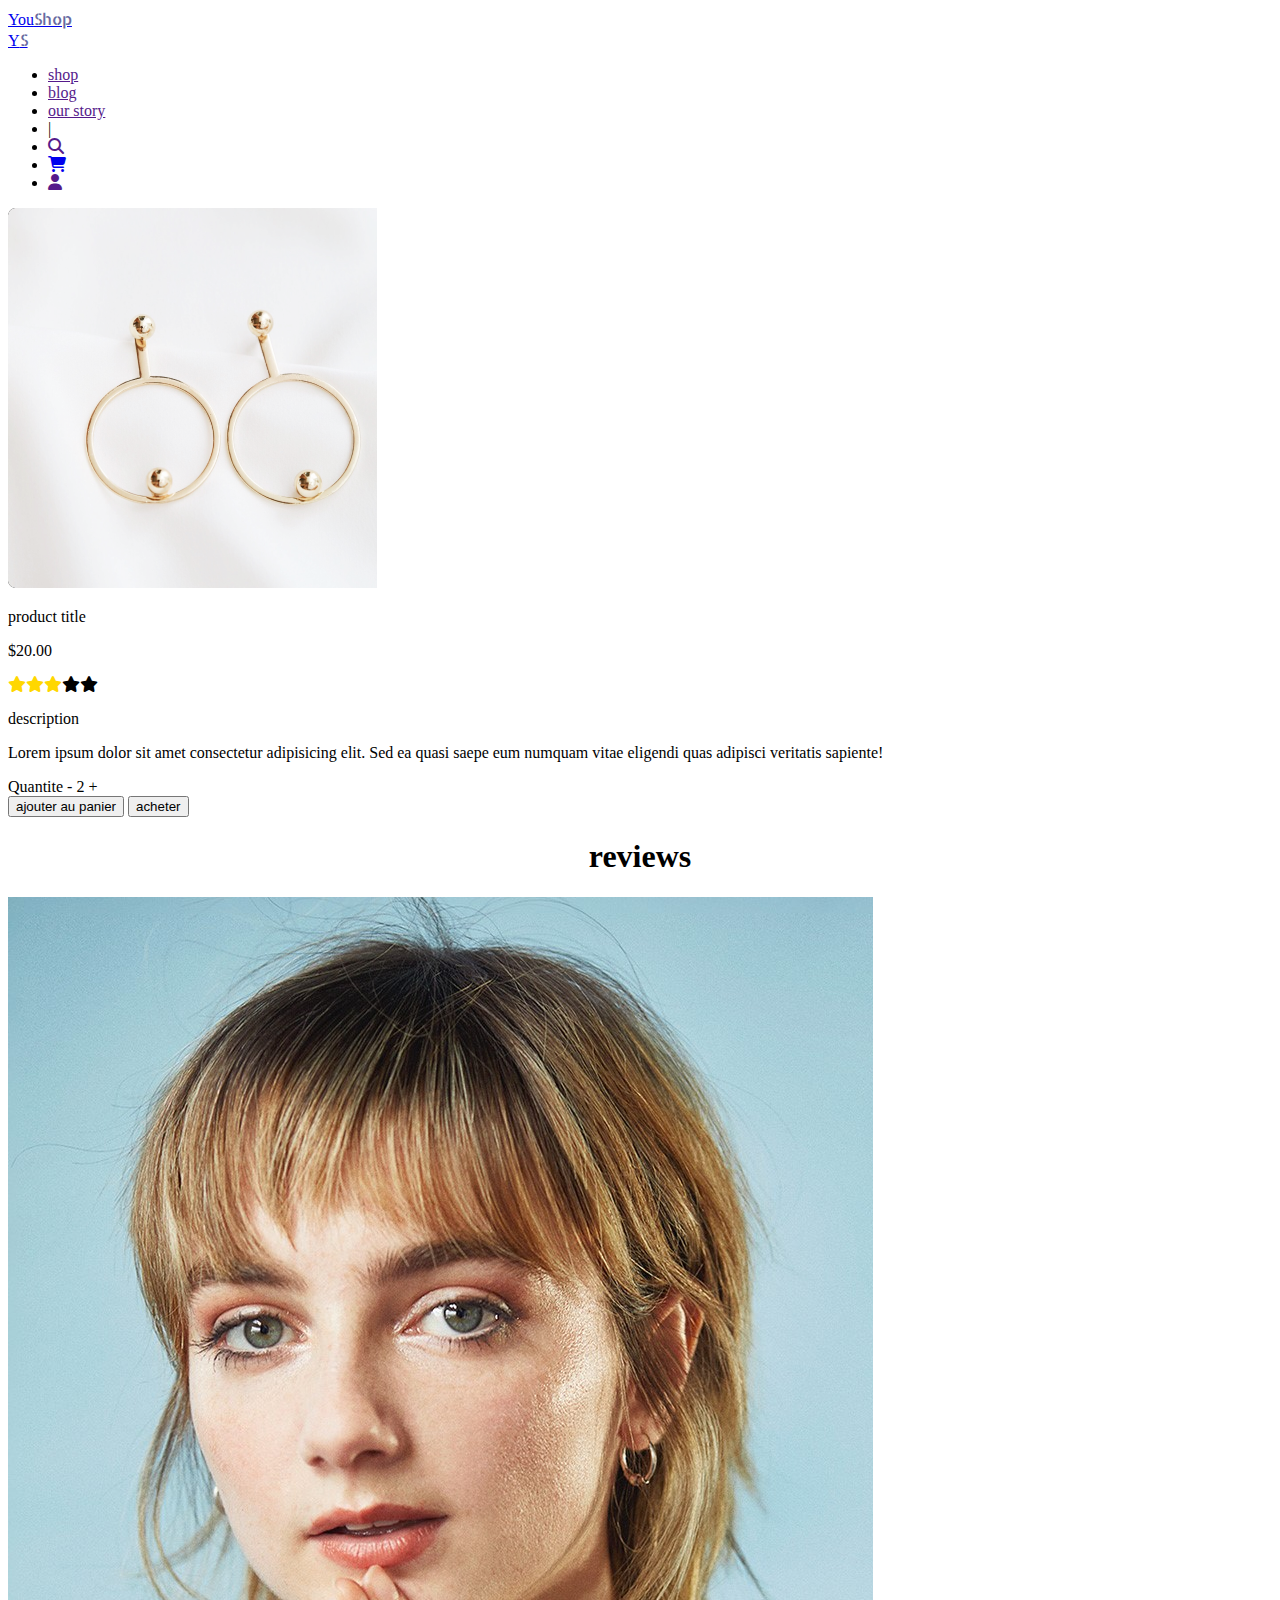
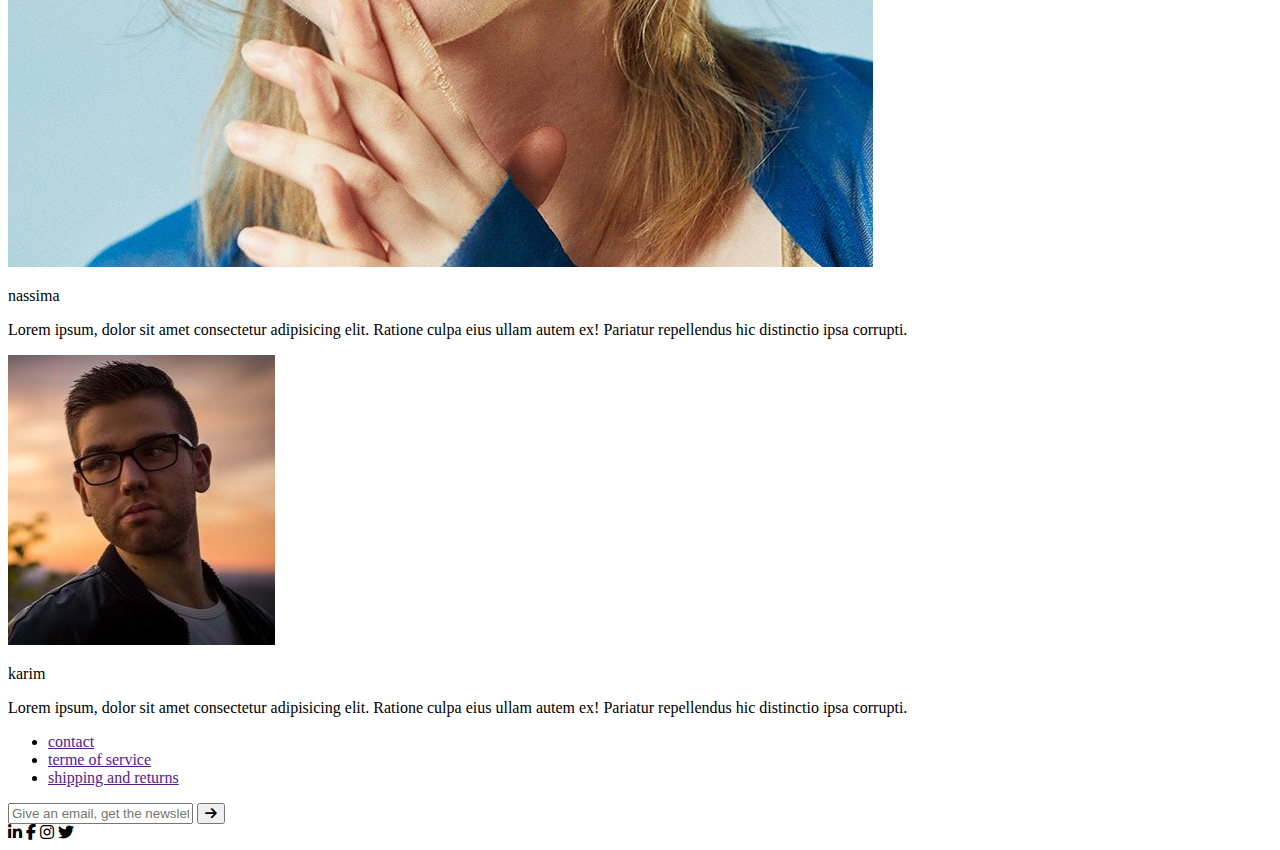
==== product.html @ 5f8ba80d "create html code for la page product" ====
<!DOCTYPE html>
<html lang="en">

<head>
    <meta charset="UTF-8">
    <meta http-equiv="X-UA-Compatible" content="IE=edge">
    <meta name="viewport" content="width=device-width, initial-scale=1.0">
    <link rel="stylesheet" href="css/product.css">

    <!-- link icon -->
    <link rel="stylesheet" href="https://cdnjs.cloudflare.com/ajax/libs/font-awesome/6.4.2/css/all.min.css">


    <!-- google fonts -->
    <link rel="preconnect" href="https://fonts.googleapis.com">
    <link rel="preconnect" href="https://fonts.gstatic.com" crossorigin>
    <link href="https://fonts.googleapis.com/css2?family=Allerta+Stencil&family=DM+Sans:opsz,wght@9..40,200;9..40,300;9..40,500;9..40,600&display=swap" rel="stylesheet">



    <title>responsive</title>
</head>

<body>
    <header>
        <div class="logo" ><a href="index.html" class="a-logo">You<span style="color: #686AA1;font-family: 'Allerta Stencil', sans-serif;">Shop</span></a></div>
        <div class="logo-res" ><a href="index.html" class="a-logo">Y<span style="color: #686AA1;font-family: 'Allerta Stencil', sans-serif;">S</a></span></div>

        
        <div class="hamburger">
            <div class="line"></div>
            <div class="line"></div>
            <div class="line"></div>
        </div>
        <nav class="nav-bar">
            <ul>
                <li>
                    <a href="">shop</a>
                </li>
                <li>
                    <a href="">blog</a>
                </li>
                <li>
                    <a href="">our story</a>
                </li>
                <li class="espace">
                    <span class="inner-espace">|</span>
                </li>
                <li>
                    <a href=""><i class="fa-solid fa-magnifying-glass"></i></a>
                </li>
                <li>
                    <a href="panier.html"><i class="fa-solid fa-cart-shopping"></i></a>
                </li>
                <li>
                    <a href=""><i class="fa-solid fa-user"></i></a>
                </li>
            </ul>
        </nav>
    </header>



    <main>
        <section class="card-product">

            <img src="./images/prod.png" alt="" class="image-product">
            

            <div class="product-details">
                <div class="title-price">
                    <p class="title-product-details">product title</p>
                    <p class="price-product-details">$20.00</p>
                </div>
                <div class="rating-products">
                    <span><i class="fa-solid fa-star" style="color: #ffd700;float: left;"></i></span>
                    <span><i class="fa-solid fa-star" style="color: #ffd700;float: left;"></i></span>
                    <span><i class="fa-solid fa-star" style="color: #ffd700;float: left;"></i></span>
                    <span><i class="fa-solid fa-star" style="float: left;"></i></span>
                    <span><i class="fa-solid fa-star" style="float: left;"></i></span>
                </div><br>
                <div class="description">
                    <p class="desc-title">description</p>
                    <p class="desc-parag">Lorem ipsum dolor sit amet consectetur adipisicing elit. Sed ea quasi saepe eum numquam vitae eligendi quas adipisci veritatis sapiente!</p>
                </div>
                <div class="quantite">
                    <span class="quantite-t"> Quantite </span>
                    <span class="quantite-dec"> - </span>
                    <span class="quantite-nbr"> 2 </span>
                    <span class="quantite-inc"> + </span>
                </div>
                <div class="btns-product-details">
                    <button>ajouter au panier</button>
                    <button>acheter</button>
                </div>
            </div>
        </section>

    </main>
    <h1 style="text-align: center;">reviews</h1>
    <!-- reviews 2 -->
    <section class="reviews">
        <div class="review-card"> 
            <div class="person-pic-name">
               <img src="./images/profil-person.jpg" alt="" >
               <p>nassima</p>
            </div>
            <div class="reviews-text-likes">
                <p>Lorem ipsum, dolor sit amet consectetur adipisicing elit. Ratione culpa eius ullam autem ex! Pariatur repellendus hic distinctio ipsa corrupti.</p>
            </div>
        </div>
    </section>
    <!-- reviews 2 -->
    <section class="reviews">
        <div class="review-card"> 
            <div class="person-pic-name">
               <img src="./images/profil-person-2.jpg" alt="" >
               <p>karim</p>
            </div>
            <div class="reviews-text-likes">
                <p>Lorem ipsum, dolor sit amet consectetur adipisicing elit. Ratione culpa eius ullam autem ex! Pariatur repellendus hic distinctio ipsa corrupti.</p>
            </div>
        </div>
    </section>




 



    <footer>
        <!-- <section class="all-footer"> -->

            <div class="link-footer">
                <ul>
                    <li><a href="">contact </a></li>
                    <li><a href="">terme of service </a></li>
                    <li><a href="">shipping and returns </a></li>
                </ul>
            </div>
            <div class="sec2-footer">
                <div class="form-footer">
                    <form action="">
                        <input type="email" placeholder="Give an email, get the newsletter.">
                        <button type="submit"><i class="fa-solid fa-arrow-right"></i></button>
                    </form>
                </div>
                <div class="footer-icons">
                    <i class="fa-brands fa-linkedin-in"></i>
                    <i class="fa-brands fa-facebook-f"></i>
                    <i class="fa-brands fa-instagram"></i>
                    <i class="fa-brands fa-twitter"></i>
                </div>
                    
    
                
            </div>

        <!-- </section> -->
    </footer>

















    <script>
        hamburger = document.querySelector(".hamburger");
        hamburger.onclick = function() {
            navBar = document.querySelector(".nav-bar");
            navBar.classList.toggle("active");
        }
    </script>
</body>

</html>
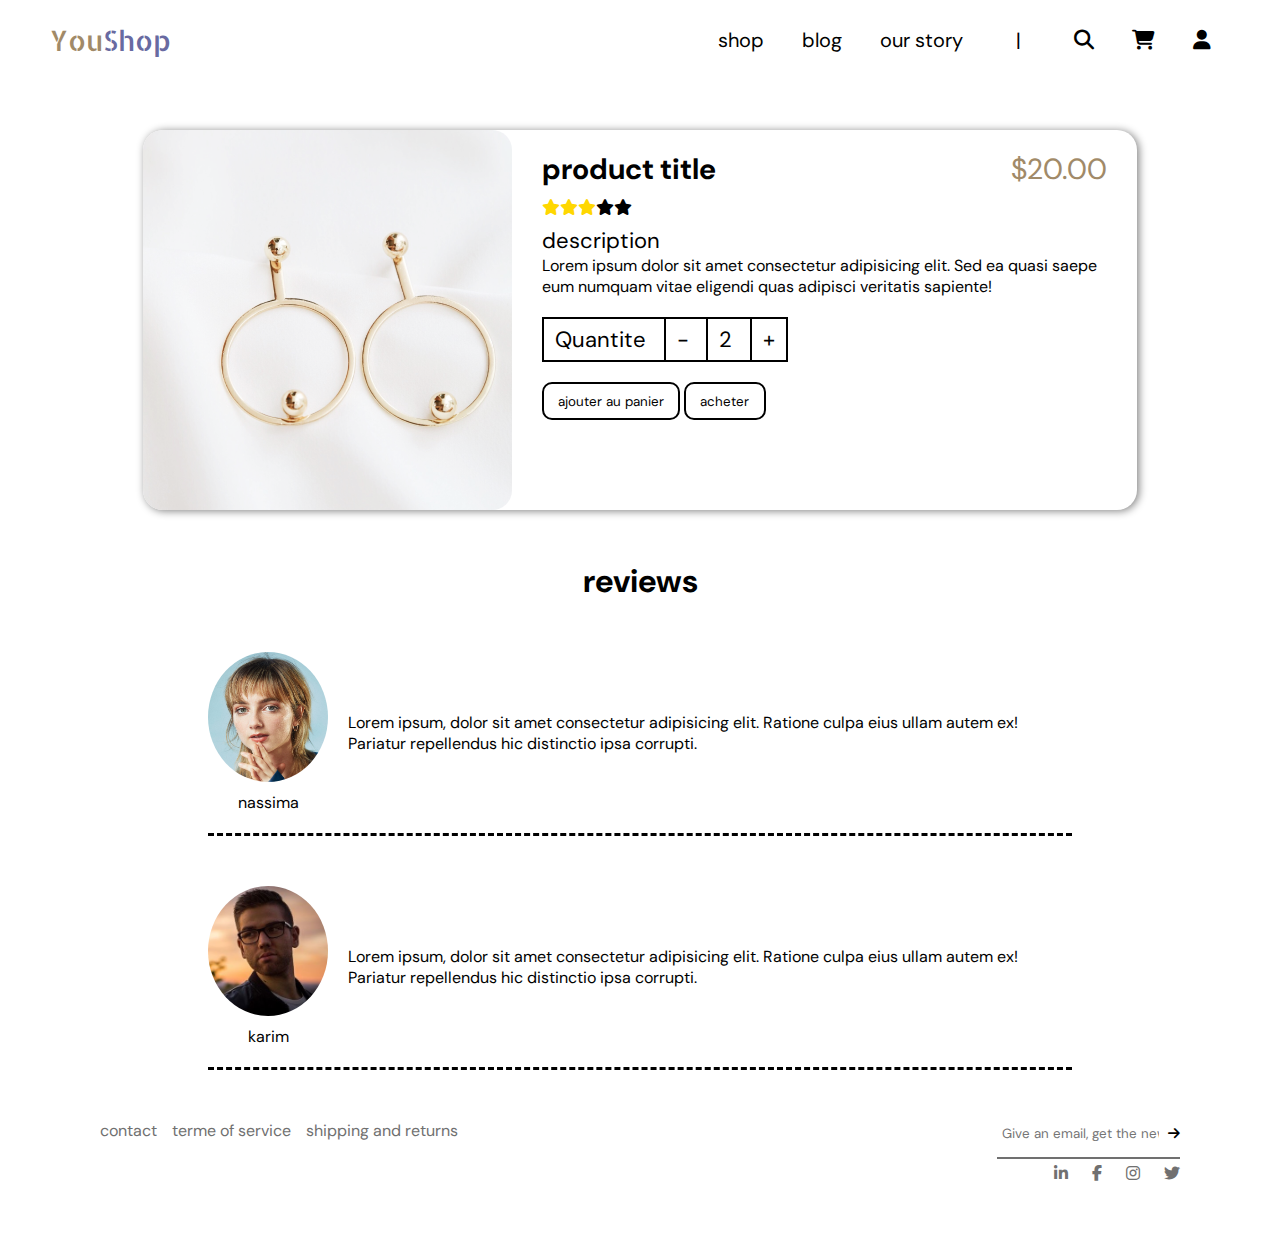
==== commit a8bc799b: "update" ====
--- a/product.html
+++ b/product.html
@@ -91,7 +91,7 @@
                 </div>
                 <div class="btns-product-details">
                     <button>ajouter au panier</button>
-                    <button>acheter</button>
+                    <button ><a href="checkout.html" style="color: black;">acheter</a></button>
                 </div>
             </div>
         </section>
--- a/css/product.css
+++ b/css/product.css
@@ -0,0 +1,470 @@
+* {
+    margin: 0;
+    padding: 0;
+    text-decoration: none;
+    list-style: none;
+    font-family: 'DM Sans', sans-serif;
+    box-sizing: border-box;
+    --black-color:#000;
+    --white-color:#fff;
+    --dore-color: #A18A68;
+    --grey-color:#EBECEE;
+    --grey-fonce:#707070;
+    --blue-color:#686AA1;
+    
+
+}
+
+body {
+
+    background-color: var(--white-color);
+}
+/* header */
+header {
+    width: 100%;
+    height: 80px;
+    display: flex;
+    align-items: center;
+    justify-content: space-between;
+    padding: 0 100px;
+    
+}
+.a-logo{
+    color: var(--dore-color);
+    font-family: 'Allerta Stencil', sans-serif;
+}
+/* main */
+main{
+    width: 100%;
+    height: 100%;
+    /* background-color: aquamarine; */
+    display: flex;
+    justify-content: center;
+    padding: 0 100px;
+
+    /* marge */
+    margin-bottom: 50px;
+    margin-top: 50px;
+
+}
+
+
+
+
+.card-product{
+    width: 92%;
+    box-shadow: 2px 1px 8px 0px grey;
+    display: flex;
+    height: 100%;
+    border-radius: 20px;
+}
+.product-details{
+    margin: 2% 3% 2% 3%;
+}
+/* content product details */
+.title-price{
+    display: flex;
+    justify-content: space-between;
+    align-items: center;
+    font-size: 29px;
+    margin-bottom: 2%;
+}
+.title-price .title-product-details{
+    font-weight: bold;
+} 
+.title-price .price-product-details{
+    color: var(--dore-color);
+}
+.description{
+    margin: 1% 0 1% 0;
+}
+.description .desc-title{
+    font-size: 22px;
+}
+.quantite{
+    font-size: 22px;
+    margin: 5% 0 5% 0;
+}
+.quantite .quantite-t{
+    border-top: 2px solid var(--black-color);
+    border-left:2px solid var(--black-color) ;
+    border-bottom: 2px solid var(--black-color);
+}
+.quantite .quantite-dec{
+    border-top: 2px solid var(--black-color);
+    border-left:2px solid var(--black-color) ;
+    border-bottom: 2px solid var(--black-color);
+}
+.quantite .quantite-nbr{
+    border-top: 2px solid var(--black-color);
+    border-left:2px solid var(--black-color) ;
+    border-bottom: 2px solid var(--black-color);
+}
+.quantite .quantite-inc{
+    border: 2px solid var(--black-color);
+    
+}
+
+.quantite-t ,.quantite-dec,.quantite-nbr,.quantite-inc{
+    padding: 1% 2% 1% 2%;
+}
+.btns-product-details{
+    margin: 5% 0 5% 0;
+}
+.btns-product-details button{
+    background: none;
+    border: none;
+    padding: 1.5% 2.5% 1.5% 2.5%;
+    border: 2px solid ;
+    border-radius: 10px;
+}
+.btns-product-details button:hover{
+    background-color: var(--dore-color);
+    color: var(--white-color);
+}
+
+.image-product{
+    border-radius: 20px;
+}
+
+
+
+/* ====================main ========================*/
+
+
+.logo {
+    font-size: 28px;
+    color: var(--dore-color);
+    font-family: 'Allerta Stencil', sans-serif;
+}
+.logo-res{
+    font-size: 28px;
+    color: var(--dore-color);
+    font-family: 'Allerta Stencil', sans-serif;
+    display: none;
+}
+
+.hamburger {
+    display: none;
+}
+
+.nav-bar ul {
+    display: flex;
+}
+
+.nav-bar ul li a {
+    display: block;
+    color: var(--black-color);
+    font-size: 20px;
+    padding: 10px 10px;
+    transition: 0.2s;
+    margin: 0 5px;
+    border: 4px var(--white-color) solid;
+}
+
+.nav-bar ul li .inner-espace{
+    display: block;
+    font-size: 20px;
+    padding: 10px 25px;
+    transition: 0.2s;
+    margin: 0 5px;
+    border: 4px var(--white-color) solid;
+    
+
+}
+
+
+
+.nav-bar ul li a:hover {
+    color: var(--dore-color);
+    border-bottom: 4px solid var(--dore-color);
+    border-radius: 3px;
+
+}
+
+
+
+
+
+
+
+/*================================ footer ==============================*/
+footer{
+    width: 100%;
+    height: 100px;
+    display: flex;
+    justify-content: space-between;
+    padding: 0 100px;
+    margin-bottom: 30px;
+    color: var(--grey-fonce);
+    
+}
+.link-footer ul {
+    display: flex;
+    gap: 15px;  
+}
+.link-footer ul li a {
+    color: var(--grey-fonce);
+    transition: 0.2s;
+}
+.link-footer ul li a:hover{
+    color: var(--dore-color);
+}
+.form-footer{
+    border-bottom: 2px solid var(--grey-fonce);
+    padding-bottom: 10px;
+}
+.form-footer form input{
+    border: none;
+    padding:5px;
+}
+.form-footer form button{
+    background: none;
+    border: none;
+}
+.footer-icons{
+    margin-top: 2%;
+    float: right;
+}
+.footer-icons i{
+    margin-left: 20px;
+    transition: 0.2s;
+}
+.footer-icons i:hover{
+color: var(--dore-color);
+}
+
+
+
+/*================================ footer ==============================*/
+
+
+/*----------------------------------- reviews--------------------- */
+.reviews{
+    width: 100%;
+    height: 100%;
+    /* background-color: aquamarine; */
+    display: flex;
+    justify-content: center;
+    padding: 0 100px;
+    margin-bottom: 50px;
+    margin-top: 50px;
+}
+.review-card{
+    width: 80%;
+    /* background-color: #9c9c9c; */
+    display: flex;
+    justify-content: center;
+    align-items: center;
+    gap: 20px;
+    height: 100%;
+    padding-bottom: 20px;
+    border-bottom: dashed black 3px;
+}
+.person-pic-name{
+    display: flex;
+    flex-direction: column;
+    align-items: center;
+    gap: 10px;
+}
+.person-pic-name img{
+    width: 120px;
+    height:130px;
+    border-radius: 100%;
+}
+.reviews-text-likes{
+    position: relative;
+}
+
+
+/*=============================== reviews===================== */
+
+
+
+
+
+
+
+
+
+
+/* responsive */
+
+@media only screen and (max-width:1320px) {
+    header {
+        padding: 0 50px;
+    }
+}
+
+@media only screen and (max-width:1100px) {
+    header {
+        padding: 0 30px;
+    }
+}
+
+@media only screen and (max-width:900px) {
+
+    /* =============nav-bar================== */
+    .logo{
+        display: none;
+    }
+    .logo-res{
+        display: block;
+    }
+    .hamburger {
+        display: block;
+        cursor: pointer;
+    }
+    .hamburger .line {
+        width: 30px;
+        height: 3px;
+        background: var(--blue-color);
+        margin: 6px 0;
+    }
+    .nav-bar {
+        height: 0px;
+        position: absolute;
+        top: 80px;
+        left: 0;
+        right: 0;
+        width: 100vw;
+        background: var(--grey-color);
+        
+        transition: 0.2s;
+        overflow: hidden;
+    }
+    .espace {
+        display: none;
+    }
+    .nav-bar.active {
+        height: 450px;
+        width: 100%;
+        border-radius: 20px;
+    }
+    .nav-bar ul {
+        display: block;
+        width: fit-content;
+        margin: 80px auto 0 auto;
+        text-align: center;
+        transition: 0.5s;
+        opacity: 0;
+    }
+    .nav-bar.active ul {
+        opacity: 1;
+    }
+    .nav-bar ul li a {
+        border: 4px var(--grey-color) solid;
+        
+    }
+
+    /*================ footer =============*/
+    footer{
+        display: block;
+    }
+    .sec2-footer{
+        display: flex;
+        justify-content: space-around;
+    }
+    .link-footer {
+        margin-bottom: 3%;
+    }
+
+
+    /* ====main */
+    .card-product{
+        display: block;
+    }
+    .image-product{
+        width: 100%;
+    }
+    main{
+        padding: 0 10px;
+    }
+    /* =====main===== */
+
+    /* reviews */
+    .reviews{
+        padding: 0 5px;
+    }
+
+}
+
+
+
+@media only screen and (max-width:570px) {
+    .hero{
+        display: none;
+    }
+    .product-head{
+        margin: 10px 0 -100px 0;
+    }
+    footer{
+        padding:  50px 50px;
+        margin-bottom: 30px;
+        text-align: center; 
+        position: relative;
+    }
+    
+    .footer-icons{
+        margin-top: 20px;
+        margin-bottom: 20px;
+        display: flex;
+        width: 100%;
+        justify-content: center;
+    }
+    .form-footer form input {
+       font-size: 11px;
+    }
+    .link-footer ul{
+        justify-content: center;
+    }
+    .link-footer ul {
+        gap: 10px; 
+        font-size: 11px;
+    }
+    .sec2-footer{
+        display: block;
+    }
+
+    /*----- main---- */
+    .title-price{
+        font-size: 22px;
+        margin-top: 20px;
+        margin-bottom: 10px;
+        padding-right: 5px;
+    }
+
+    .description .desc-title{
+        font-size: 20px;
+        margin-top: 10px;
+        margin-bottom: 5px;
+    }
+    .quantite{
+        font-size: 19px;
+    }
+    .product-details{
+        margin: 0% 3% 2% 3%; 
+    }
+
+    /* reviews */
+
+  
+   
+    .person-pic-name{
+        gap: 10px;
+    }
+    .person-pic-name img{
+        width: 80px;
+        height:90px;
+        
+    }
+    .reviews-text-likes{
+        position: relative;
+        font-size: 12px;
+    }
+
+
+
+
+
+}